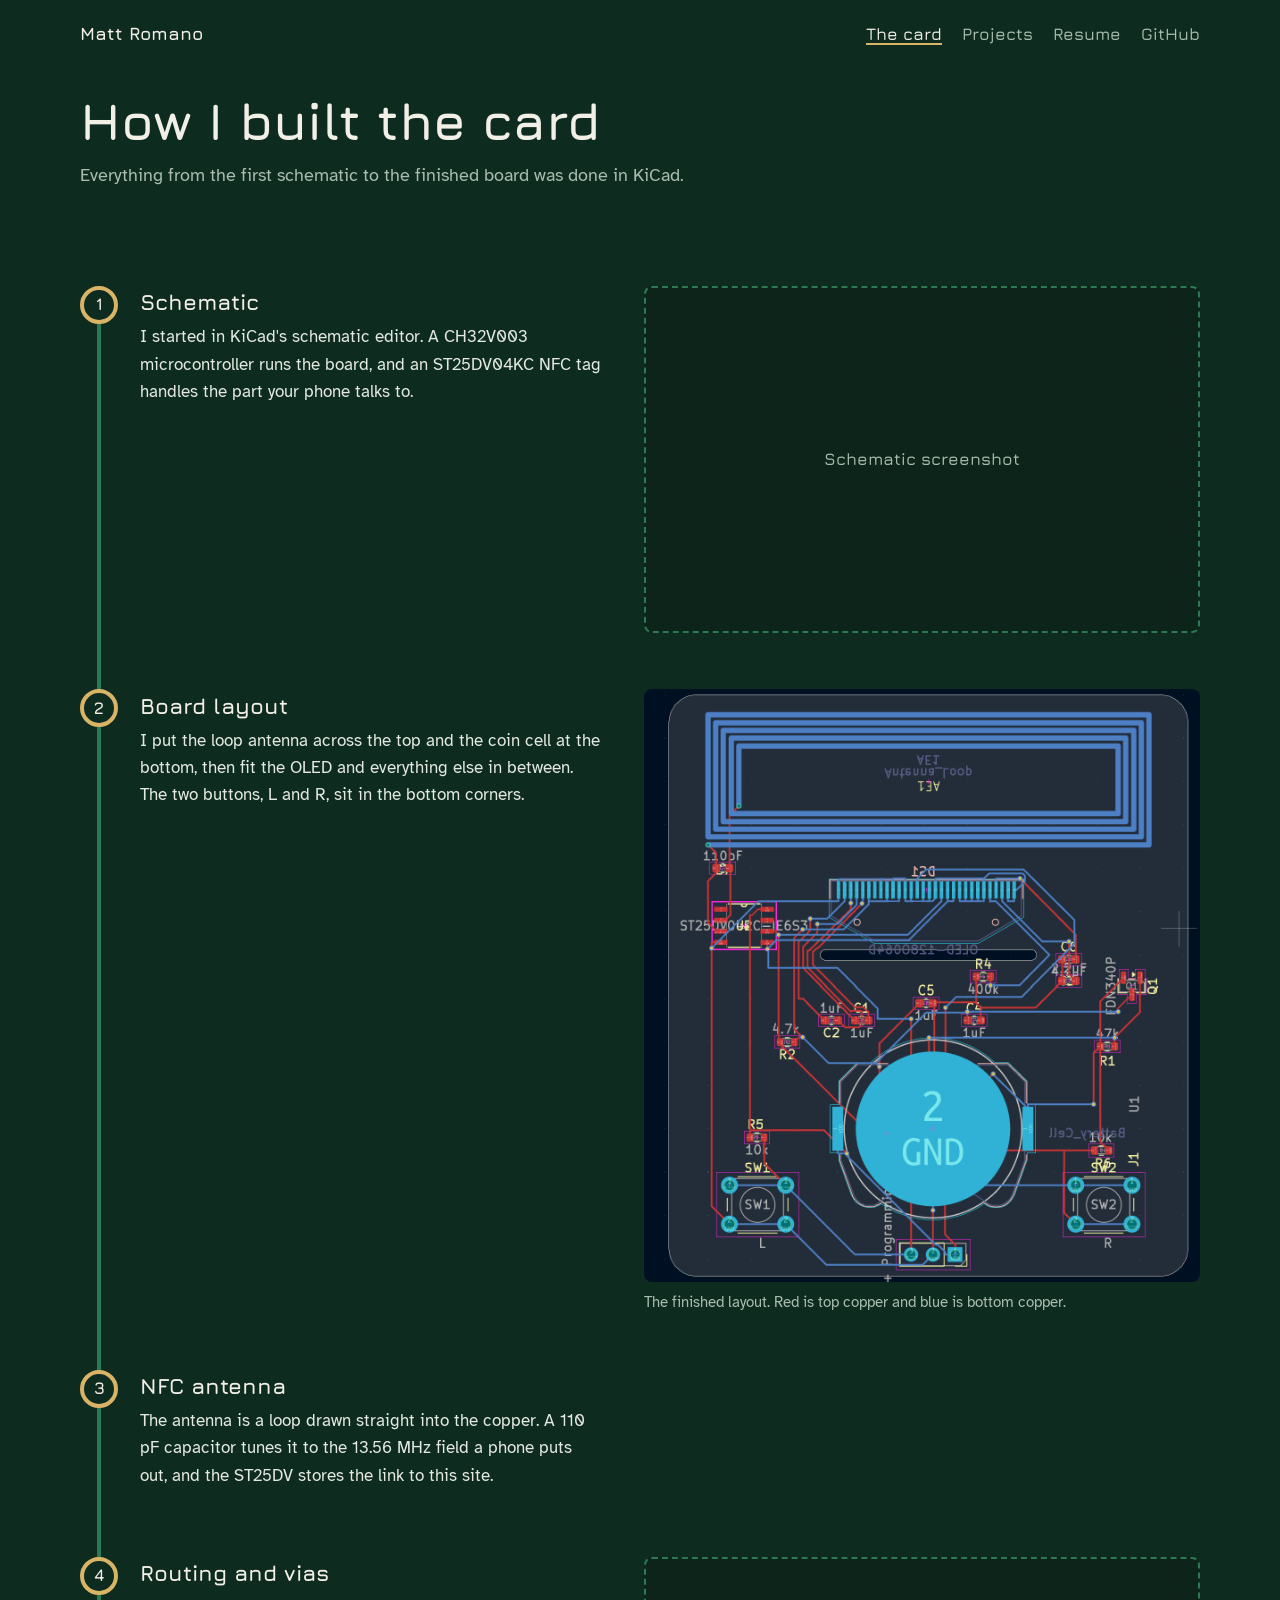
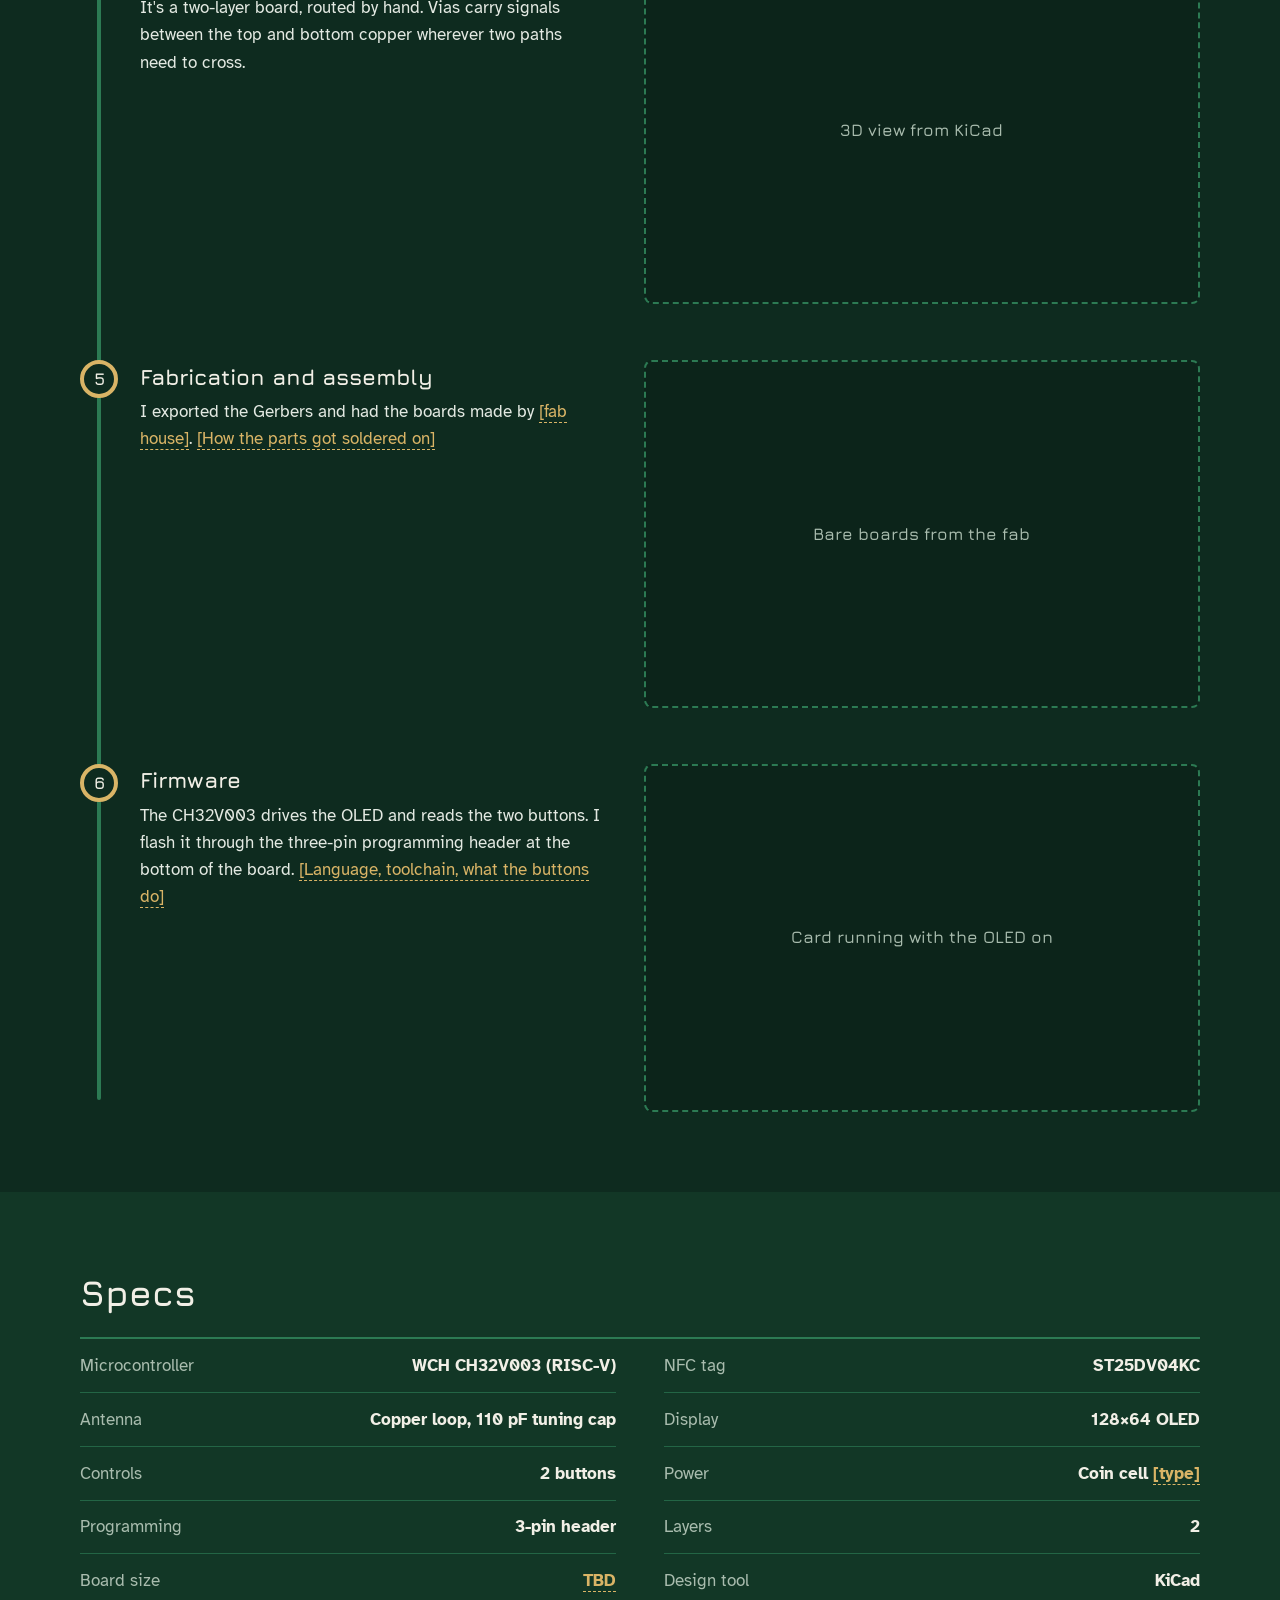
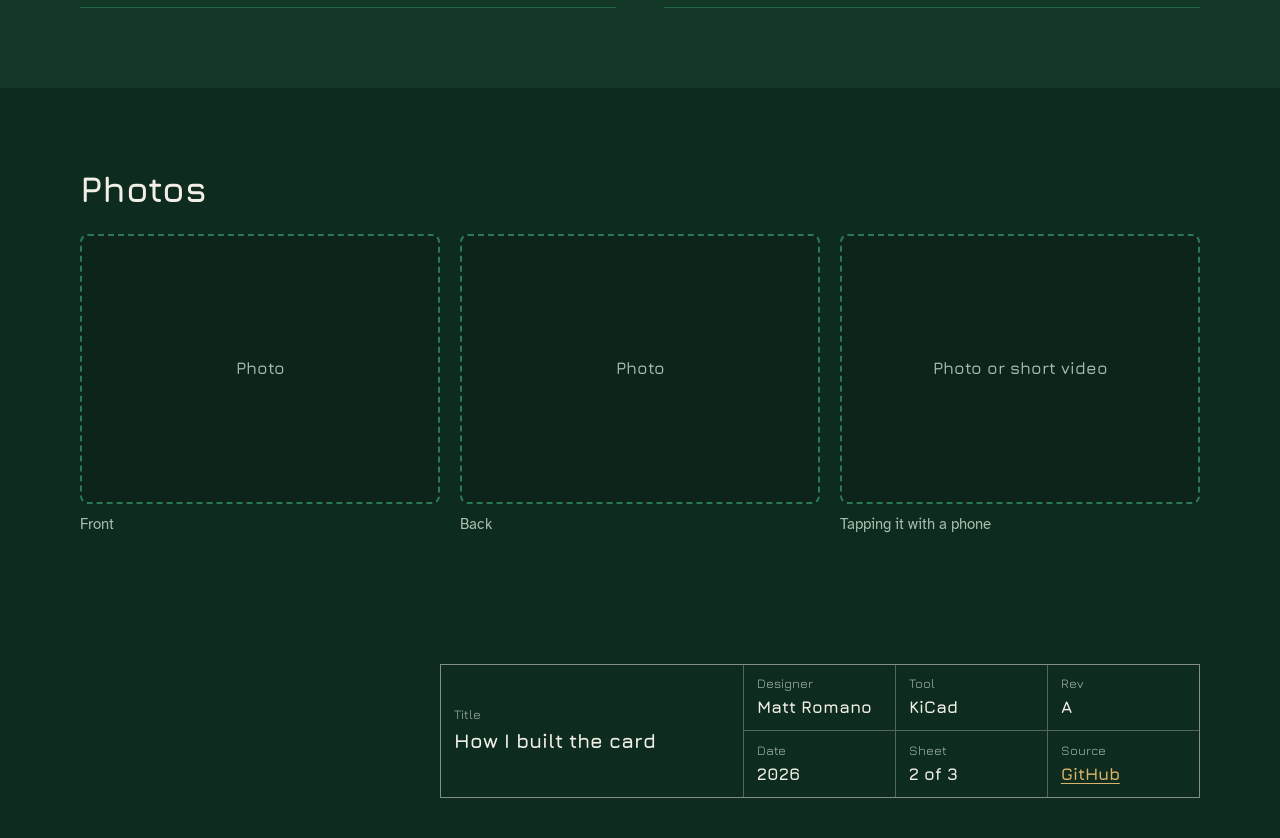
==== build.html @ 40fd9f84 "Added HTML/CSS files for page" ====
<!doctype html>
<html lang="en">
<head>
<meta charset="utf-8">
<meta name="viewport" content="width=device-width, initial-scale=1">
<title>How I Built the Card | Matt Romano</title>
<meta name="description" content="How Matt Romano designed his PCB business card in KiCad, from schematic to NFC antenna to firmware.">
<meta name="theme-color" content="#0E2B1F">
<link rel="icon" href="data:image/svg+xml,%3Csvg xmlns='http://www.w3.org/2000/svg' viewBox='0 0 32 32'%3E%3Crect width='32' height='32' rx='6' fill='%231B5A3B'/%3E%3Ccircle cx='16' cy='16' r='8' fill='none' stroke='%23D9B466' stroke-width='4'/%3E%3C/svg%3E">
<link rel="preconnect" href="https://fonts.googleapis.com">
<link rel="preconnect" href="https://fonts.gstatic.com" crossorigin>
<link href="https://fonts.googleapis.com/css2?family=Atkinson+Hyperlegible:wght@400;700&family=Jura:wght@500;600;700&display=swap" rel="stylesheet">
<link rel="stylesheet" href="style.css">
</head>
<body>

<header class="wrap site-head">
  <a class="brand" href="index.html">Matt Romano</a>
  <nav aria-label="Pages">
    <a href="build.html" aria-current="page">The card</a>
    <a href="projects.html">Projects</a>
    <a href="resume.pdf" target="_blank" rel="noopener">Resume</a>
    <a href="https://github.com/YOUR-USERNAME">GitHub</a>
  </nav>
</header>

<main>
  <div class="wrap page-head">
    <h1>How I built the card</h1>
    <p class="intro">Everything from the first schematic to the finished board was done in KiCad.</p>
  </div>

  <section class="section" aria-label="Build steps">
    <div class="wrap">
      <ol class="steps">
        <li class="step">
          <div>
            <h3>Schematic</h3>
            <p>I started in KiCad's schematic editor. A CH32V003 microcontroller runs the board, and an ST25DV04KC NFC tag handles the part your phone talks to.</p>
            <!-- TODO: a sentence on anything you had to figure out here -->
          </div>
          <figure class="shot">
            <!-- Replace with: <img src="images/schematic.png" alt="KiCad schematic of the card"> -->
            <div class="ph">Schematic screenshot</div>
          </figure>
        </li>

        <li class="step">
          <div>
            <h3>Board layout</h3>
            <p>I put the loop antenna across the top and the coin cell at the bottom, then fit the OLED and everything else in between. The two buttons, L and R, sit in the bottom corners.</p>
          </div>
          <figure class="shot">
            <img src="images/pcb-layout.png" width="1246" height="1326" alt="KiCad PCB layout of the card with the loop antenna at the top, the OLED connector in the middle, the coin cell holder below it, and buttons in the bottom corners">
            <figcaption>The finished layout. Red is top copper and blue is bottom copper.</figcaption>
          </figure>
        </li>

        <li class="step">
          <div>
            <h3>NFC antenna</h3>
            <p>The antenna is a loop drawn straight into the copper. A 110 pF capacitor tunes it to the 13.56 MHz field a phone puts out, and the ST25DV stores the link to this site.</p>
            <!-- TODO: check the tuning description matches what you did, and add how you picked the turn count -->
          </div>
        </li>

        <li class="step">
          <div>
            <h3>Routing and vias</h3>
            <p>It's a two-layer board, routed by hand. Vias carry signals between the top and bottom copper wherever two paths need to cross.</p>
          </div>
          <figure class="shot">
            <div class="ph">3D view from KiCad</div>
          </figure>
        </li>

        <li class="step">
          <div>
            <h3>Fabrication and assembly</h3>
            <p>I exported the Gerbers and had the boards made by <span class="todo">[fab house]</span>. <span class="todo">[How the parts got soldered on]</span></p>
          </div>
          <figure class="shot">
            <div class="ph">Bare boards from the fab</div>
          </figure>
        </li>

        <li class="step">
          <div>
            <h3>Firmware</h3>
            <p>The CH32V003 drives the OLED and reads the two buttons. I flash it through the three-pin programming header at the bottom of the board. <span class="todo">[Language, toolchain, what the buttons do]</span></p>
          </div>
          <figure class="shot">
            <div class="ph">Card running with the OLED on</div>
          </figure>
        </li>
      </ol>
    </div>
  </section>

  <section class="section raised" aria-labelledby="specs-title">
    <div class="wrap">
      <h2 id="specs-title">Specs</h2>
      <dl class="specs">
        <div><dt>Microcontroller</dt><dd>WCH CH32V003 (RISC-V)</dd></div>
        <div><dt>NFC tag</dt><dd>ST25DV04KC</dd></div>
        <div><dt>Antenna</dt><dd>Copper loop, 110 pF tuning cap</dd></div>
        <div><dt>Display</dt><dd>128×64 OLED</dd></div>
        <div><dt>Controls</dt><dd>2 buttons</dd></div>
        <div><dt>Power</dt><dd>Coin cell <span class="todo">[type]</span></dd></div>
        <div><dt>Programming</dt><dd>3-pin header</dd></div>
        <div><dt>Layers</dt><dd>2</dd></div>
        <div><dt>Board size</dt><dd><span class="todo">TBD</span></dd></div>
        <div><dt>Design tool</dt><dd>KiCad</dd></div>
      </dl>
    </div>
  </section>

  <section class="section" aria-labelledby="photos-title">
    <div class="wrap">
      <h2 id="photos-title">Photos</h2>
      <ul class="gallery">
        <!-- Replace each .ph div with: <img src="images/front.jpg" alt="Front of the card"> -->
        <li><figure class="shot"><div class="ph">Photo</div><figcaption>Front</figcaption></figure></li>
        <li><figure class="shot"><div class="ph">Photo</div><figcaption>Back</figcaption></figure></li>
        <li><figure class="shot"><div class="ph">Photo or short video</div><figcaption>Tapping it with a phone</figcaption></figure></li>
      </ul>
    </div>
  </section>
</main>

<footer class="wrap titleblock">
  <dl>
    <div class="tb-title"><dt>Title</dt><dd>How I built the card</dd></div>
    <div><dt>Designer</dt><dd>Matt Romano</dd></div>
    <div><dt>Tool</dt><dd>KiCad</dd></div>
    <div><dt>Rev</dt><dd>A</dd></div>
    <div><dt>Date</dt><dd>2026</dd></div>
    <div><dt>Sheet</dt><dd>2 of 3</dd></div>
    <div><dt>Source</dt><dd><a href="https://github.com/YOUR-USERNAME">GitHub</a></dd></div>
  </dl>
</footer>

</body>
</html>
---- style.css ----
/* ---------- Tokens ----------
   Change --mask to match your board's soldermask color
   (black #16191B, blue #1C3F73, purple #4B2A6B, red #7A1F1F, etc.) */
:root {
  --bg: #0E2B1F;          /* page: dark substrate */
  --bg-raised: #123726;   /* alternate sections */
  --mask: #1B5A3B;        /* soldermask on the card */
  --trace: #2C7A53;       /* copper under mask */
  --line: rgba(44, 122, 83, 0.7);
  --silk: #F1EFE6;        /* silkscreen white, headings */
  --text: #E3E9E2;        /* body text */
  --text-dim: #A9BCAE;    /* secondary text */
  --gold: #D9B466;        /* ENIG pads, links */
  --oled: #04070A;
  --oled-px: #DDF1FF;

  --font-silk: "Jura", system-ui, sans-serif;
  --font-body: "Atkinson Hyperlegible", system-ui, sans-serif;
  --font-px: "Press Start 2P", ui-monospace, monospace;
  color-scheme: dark;
}

*, *::before, *::after { box-sizing: border-box; }
html { scroll-behavior: smooth; }
body {
  margin: 0;
  background: var(--bg);
  color: var(--text);
  font-family: var(--font-body);
  font-size: 1.0625rem;
  line-height: 1.6;
  -webkit-font-smoothing: antialiased;
}
img { display: block; max-width: 100%; height: auto; }
a { color: var(--gold); text-underline-offset: 0.2em; }
a:hover { color: var(--silk); }
:focus-visible { outline: 2px solid var(--gold); outline-offset: 3px; border-radius: 4px; }
h1, h2, h3 { font-family: var(--font-silk); color: var(--silk); text-wrap: balance; }
p { max-width: 62ch; }

.wrap { width: min(1120px, 100% - 2rem); margin-inline: auto; }

/* ---------- Header ---------- */
.site-head {
  display: flex; flex-wrap: wrap; align-items: baseline; justify-content: space-between;
  gap: 0.5rem 1.5rem; padding-block: 1.25rem;
}
.brand {
  font-family: var(--font-silk); font-weight: 700; font-size: 1.125rem;
  color: var(--silk); text-decoration: none;
}
.site-head nav { display: flex; flex-wrap: wrap; gap: 0.25rem 1.25rem; font-family: var(--font-silk); font-weight: 600; }
.site-head nav a { color: var(--text-dim); text-decoration: none; }
.site-head nav a:hover { color: var(--gold); }
.site-head nav a[aria-current="page"] { color: var(--silk); text-decoration: underline; text-decoration-color: var(--gold); text-decoration-thickness: 2px; }

/* ---------- Buttons ---------- */
.btn {
  display: inline-flex; align-items: center; justify-content: center; min-height: 48px;
  padding: 0.6rem 1.15rem; border-radius: 6px;
  font-family: var(--font-silk); font-weight: 700; font-size: 1rem; text-align: center;
  text-decoration: none; color: var(--silk);
}
.btn-pad { background: var(--gold); color: #1D1606; }
.btn-pad:hover { background: #E8C77E; color: #1D1606; }
.btn-line { border: 1.5px solid var(--trace); }
.btn-line:hover { border-color: var(--gold); color: var(--gold); }

/* ---------- Landing hero ---------- */
.hero {
  display: grid; gap: 2rem; padding-block: 1rem 3.5rem;
  grid-template-areas: "text" "card" "actions";
}
.hero-text { grid-area: text; }
.hero-card { grid-area: card; }
.hero .actions { grid-area: actions; }
.hero h1 {
  font-weight: 700; font-size: clamp(2.25rem, 1.4rem + 3.6vw, 3.75rem);
  line-height: 1.05; letter-spacing: -0.01em; margin: 0 0 1.25rem;
}
.lede { font-size: 1.1875rem; margin: 0; max-width: 40ch; }

.actions { display: grid; grid-template-columns: 1fr 1fr; gap: 0.625rem; align-content: start; }
.actions .btn-pad, .actions .btn-pad + .btn { grid-column: 1 / -1; }

/* ---------- The card drawing ---------- */
.board { width: 100%; max-width: 420px; margin-inline: auto; }
.face {
  position: relative; aspect-ratio: 600 / 670;
  container-type: inline-size;
  border-radius: 5% / 4.478%;
  box-shadow: 0 24px 44px -14px rgba(0, 0, 0, 0.6), 0 2px 0 rgba(0, 0, 0, 0.35);
}
.pcb-svg { display: block; width: 100%; height: 100%; }

.pcb { fill: var(--mask); }
.coil, .trace { fill: none; stroke: var(--trace); stroke-linecap: round; stroke-linejoin: round; }
.coil { stroke-width: 4; }
.trace { stroke-width: 3.5; }
.pad { fill: var(--gold); }
.hole { fill: #0B1A12; }
.ic { fill: #191C1E; }
.pin1 { fill: #3B4146; }
.cap { fill: #B79A6A; }
.res { fill: #1A1D1F; }
.sw-body { fill: #C5CACD; }
.sw-cap { fill: #25292C; }
.holder { fill: #8E959A; }
.cell { fill: #C3C9CD; }
.cell-top { fill: #CDD3D7; }
.cell-mark { fill: #5B6267; font-family: var(--font-silk); font-weight: 700; font-size: 40px; }
.oled-glass { fill: #0A0F13; stroke: #2B3640; stroke-width: 2; }
.oled-active { fill: var(--oled); }
.silk { fill: var(--silk); font-family: var(--font-silk); font-weight: 600; font-size: 15px; }
.silk.lg { font-size: 20px; font-weight: 700; }
.silk.faint { fill-opacity: 0.55; }
.silk-line { fill: none; stroke: var(--silk); stroke-width: 2; }

/* OLED text, laid over the active area of the drawing */
.oled {
  position: absolute;
  left: 32%; top: 30.746%; width: 36%; height: 16.119%;
  padding: 1.5cqw 1.7cqw;
  font-family: var(--font-px); color: var(--oled-px);
  text-shadow: 0 0 0.45em rgba(150, 210, 255, 0.55);
  line-height: 1.7;
}
.ol {
  display: block; overflow: hidden; white-space: nowrap;
  width: calc(var(--n) * 1ch);
  animation: type calc(var(--n) * 75ms) steps(var(--n)) var(--d, 0s) both;
}
.ol-big { font-size: 2.75cqw; margin-bottom: 0.8cqw; }
.ol-small { font-size: 1.9cqw; }
.cursor {
  display: inline-block; width: 1ch; height: 1em; vertical-align: -0.1em;
  background: var(--oled-px); animation: blink 1s steps(1) 2.4s infinite;
}
@keyframes type { from { width: 0; } }
@keyframes blink { 50% { opacity: 0; } }

/* ---------- Inner pages ---------- */
.page-head { padding-block: 1.5rem 1rem; }
.page-head h1 { font-weight: 700; font-size: clamp(2rem, 1.3rem + 3vw, 3.25rem); line-height: 1.08; margin: 0 0 0.75rem; }
.page-head .intro { margin: 0; color: var(--text-dim); font-size: 1.125rem; }
.page-head .btn { margin-top: 1.5rem; }

.section { padding-block: clamp(3rem, 2rem + 4vw, 5rem); }
.section.raised { background: var(--bg-raised); }
.section h2 { font-weight: 700; font-size: clamp(1.625rem, 1.2rem + 1.5vw, 2.25rem); line-height: 1.15; margin: 0 0 0.75rem; }

/* Build steps: a trace running down with a via at each step */
.steps { list-style: none; margin: 0; padding: 0; position: relative; counter-reset: step; }
.steps::before {
  content: ""; position: absolute; left: 17px; top: 0.75rem; bottom: 0.75rem;
  width: 4px; border-radius: 2px; background: var(--trace);
}
.step { position: relative; padding-left: 3.75rem; display: grid; gap: 1.25rem; margin-bottom: 3.5rem; counter-increment: step; }
.step:last-child { margin-bottom: 0; }
.step::before {
  content: counter(step);
  position: absolute; left: 0; top: 0; width: 38px; height: 38px;
  display: grid; place-items: center;
  border: 4px solid var(--gold); border-radius: 50%; background: var(--bg);
  font-family: var(--font-silk); font-weight: 700; color: var(--silk);
}
.step h3 { font-weight: 700; font-size: 1.375rem; line-height: 1.2; margin: 0.2rem 0 0.5rem; }
.step p { margin: 0 0 0.75rem; }

.shot { margin: 0; }
.shot img { width: 100%; border-radius: 8px; }
.shot figcaption { margin-top: 0.5rem; color: var(--text-dim); font-size: 0.9375rem; }
.ph {
  aspect-ratio: 16 / 10; display: grid; place-items: center; padding: 1rem; text-align: center;
  border: 2px dashed var(--trace); border-radius: 8px; background: rgba(0, 0, 0, 0.14);
  color: var(--text-dim); font-family: var(--font-silk); font-weight: 600;
}
.todo { color: var(--gold); border-bottom: 1px dashed currentColor; }

/* Specs */
.specs { margin: 1.5rem 0 0; display: grid; border-top: 2px solid var(--trace); }
.specs div { display: flex; justify-content: space-between; gap: 1rem; padding: 0.8rem 0; border-bottom: 1px solid var(--line); }
.specs dt { color: var(--text-dim); }
.specs dd { margin: 0; color: var(--silk); font-weight: 700; text-align: right; }

/* Photos */
.gallery { list-style: none; margin: 1.5rem 0 0; padding: 0; display: grid; gap: 1.25rem; }
.gallery .ph { aspect-ratio: 4 / 3; }

/* Projects */
.projects { list-style: none; margin: 2rem 0 0; padding: 0; border-bottom: 1px solid var(--line); }
.project { display: grid; gap: 0.5rem 3rem; padding-block: 1.75rem; border-top: 1px solid var(--line); }
.project h2 { font-weight: 700; font-size: 1.5rem; line-height: 1.2; margin: 0; }
.project .meta { margin: 0.35rem 0 0; font-family: var(--font-silk); font-weight: 600; color: var(--gold); font-size: 0.9375rem; }
.project p { margin: 0 0 0.75rem; }
.project .more { font-family: var(--font-silk); font-weight: 700; }

/* Footer as a KiCad title block */
.titleblock { padding-block: 3rem 2.5rem; }
.titleblock dl {
  margin: 0; display: grid; grid-template-columns: repeat(2, minmax(0, 1fr));
  gap: 1px; background: rgba(241, 239, 230, 0.3); border: 1px solid rgba(241, 239, 230, 0.3);
}
.titleblock dl > div { background: var(--bg); padding: 0.55rem 0.8rem; }
.titleblock .tb-title { grid-column: 1 / -1; }
.titleblock dt { font-family: var(--font-silk); font-size: 0.8125rem; color: var(--text-dim); }
.titleblock dd { margin: 0; font-family: var(--font-silk); font-weight: 700; color: var(--silk); }
.titleblock .tb-title dd { font-size: 1.25rem; }

/* ---------- Wider screens ---------- */
@media (min-width: 700px) {
  .actions { grid-template-columns: repeat(3, max-content); justify-content: start; }
  .actions .btn-pad + .btn { grid-column: auto; }
  .specs { grid-template-columns: 1fr 1fr; column-gap: 3rem; }
  .gallery { grid-template-columns: repeat(3, 1fr); }
  .project { grid-template-columns: minmax(0, 1fr) minmax(0, 1.7fr); }
  .titleblock dl { grid-template-columns: 2fr repeat(3, minmax(0, 1fr)); max-width: 760px; margin-left: auto; }
  .titleblock .tb-title { grid-column: auto; grid-row: span 2; display: flex; flex-direction: column; justify-content: center; }
}
@media (min-width: 900px) {
  .hero {
    grid-template-columns: minmax(0, 1.15fr) minmax(0, 1fr);
    grid-template-areas: "text card" "actions card";
    column-gap: 4rem; row-gap: 2.25rem; padding-block: 2.5rem 5rem;
  }
  .hero-text { align-self: end; }
  .board { transform: rotate(-2deg); }
  .step { grid-template-columns: minmax(0, 5fr) minmax(0, 6fr); gap: 2.5rem; align-items: start; }
}

@media (prefers-reduced-motion: reduce) {
  html { scroll-behavior: auto; }
  .ol, .cursor { animation: none; }
}
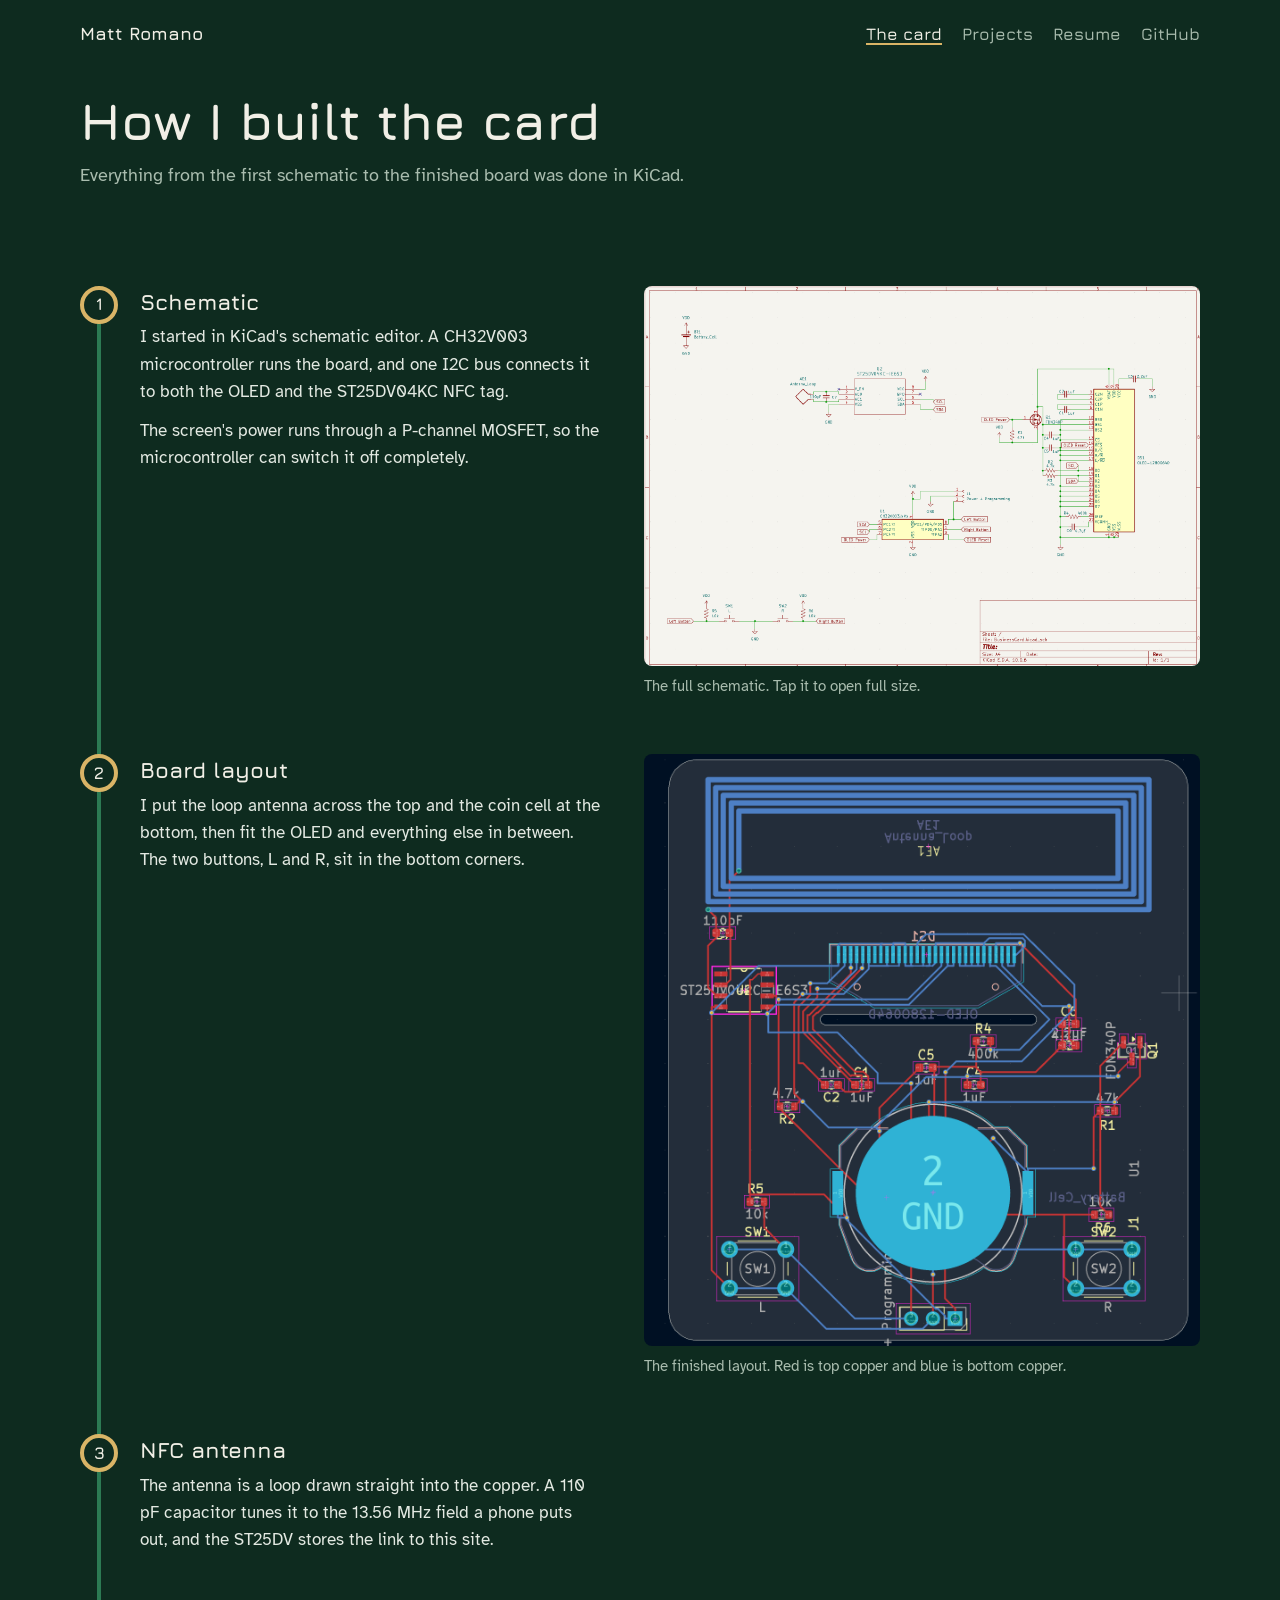
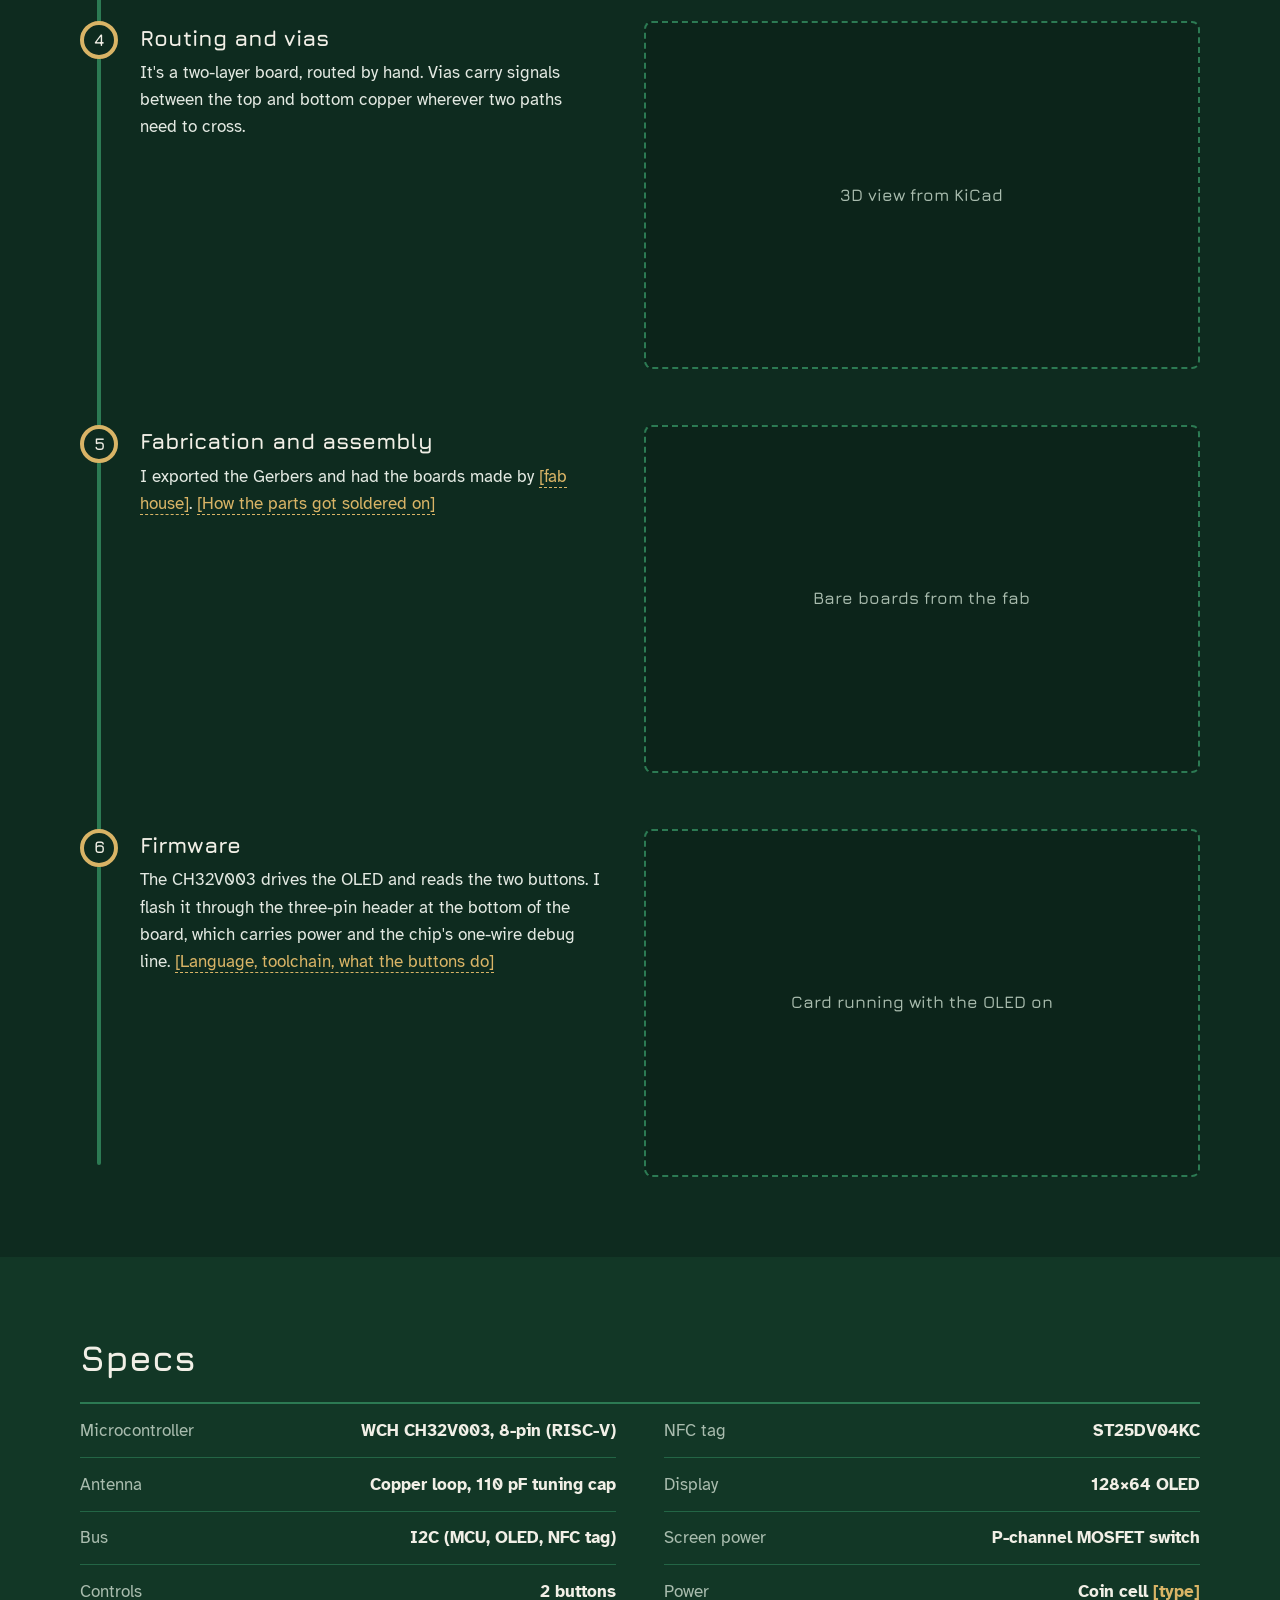
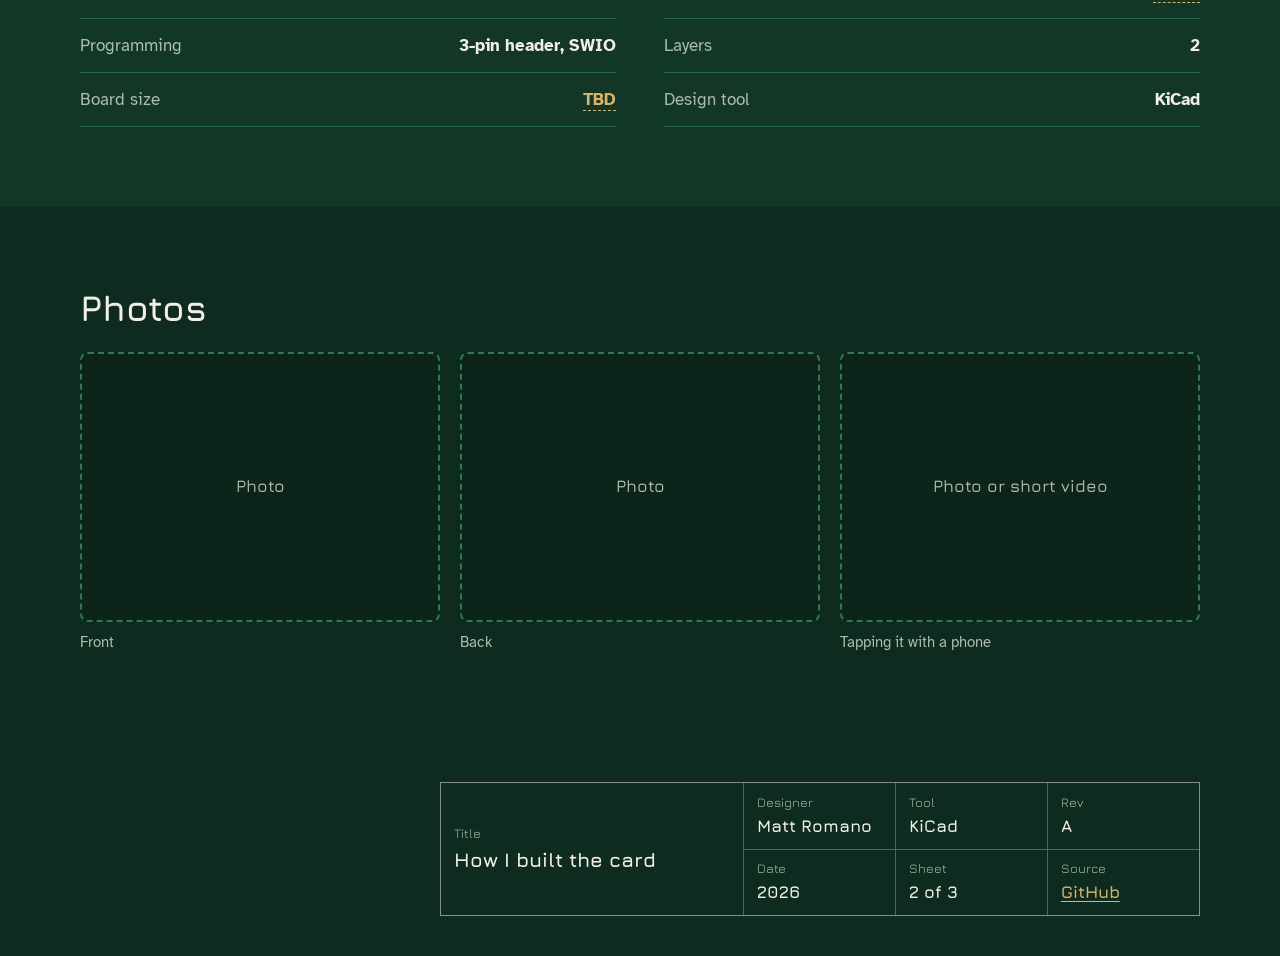
==== commit a1320357: "Updated html files for projects page. Resume also viewable" ====
--- a/build.html
+++ b/build.html
@@ -19,8 +19,8 @@
   <nav aria-label="Pages">
     <a href="build.html" aria-current="page">The card</a>
     <a href="projects.html">Projects</a>
-    <a href="resume.pdf" target="_blank" rel="noopener">Resume</a>
-    <a href="https://github.com/YOUR-USERNAME">GitHub</a>
+    <a href="Matt_Romano_Resume.pdf" target="_blank" rel="noopener">Resume</a>
+    <a href="https://github.com/MatthewDRomano">GitHub</a>
   </nav>
 </header>
 
@@ -36,12 +36,12 @@
         <li class="step">
           <div>
             <h3>Schematic</h3>
-            <p>I started in KiCad's schematic editor. A CH32V003 microcontroller runs the board, and an ST25DV04KC NFC tag handles the part your phone talks to.</p>
-            <!-- TODO: a sentence on anything you had to figure out here -->
+            <p>I started in KiCad's schematic editor. A CH32V003 microcontroller runs the board, and one I2C bus connects it to both the OLED and the ST25DV04KC NFC tag.</p>
+            <p>The screen's power runs through a P-channel MOSFET, so the microcontroller can switch it off completely.</p>
           </div>
           <figure class="shot">
-            <!-- Replace with: <img src="images/schematic.png" alt="KiCad schematic of the card"> -->
-            <div class="ph">Schematic screenshot</div>
+            <a href="images/schematic.png"><img src="images/schematic.png" width="1802" height="1232" alt="KiCad schematic of the card showing the NFC tag and loop antenna, the CH32V003 microcontroller, the OLED with its power switch, the coin cell and the two buttons"></a>
+            <figcaption>The full schematic. Tap it to open full size.</figcaption>
           </figure>
         </li>
 
@@ -51,7 +51,7 @@
             <p>I put the loop antenna across the top and the coin cell at the bottom, then fit the OLED and everything else in between. The two buttons, L and R, sit in the bottom corners.</p>
           </div>
           <figure class="shot">
-            <img src="images/pcb-layout.png" width="1246" height="1326" alt="KiCad PCB layout of the card with the loop antenna at the top, the OLED connector in the middle, the coin cell holder below it, and buttons in the bottom corners">
+            <a href="images/pcb-layout.png"><img src="images/pcb-layout.png" width="1246" height="1326" alt="KiCad PCB layout of the card with the loop antenna at the top, the OLED connector in the middle, the coin cell holder below it, and buttons in the bottom corners"></a>
             <figcaption>The finished layout. Red is top copper and blue is bottom copper.</figcaption>
           </figure>
         </li>
@@ -87,7 +87,7 @@
         <li class="step">
           <div>
             <h3>Firmware</h3>
-            <p>The CH32V003 drives the OLED and reads the two buttons. I flash it through the three-pin programming header at the bottom of the board. <span class="todo">[Language, toolchain, what the buttons do]</span></p>
+            <p>The CH32V003 drives the OLED and reads the two buttons. I flash it through the three-pin header at the bottom of the board, which carries power and the chip's one-wire debug line. <span class="todo">[Language, toolchain, what the buttons do]</span></p>
           </div>
           <figure class="shot">
             <div class="ph">Card running with the OLED on</div>
@@ -101,13 +101,15 @@
     <div class="wrap">
       <h2 id="specs-title">Specs</h2>
       <dl class="specs">
-        <div><dt>Microcontroller</dt><dd>WCH CH32V003 (RISC-V)</dd></div>
+        <div><dt>Microcontroller</dt><dd>WCH CH32V003, 8-pin (RISC-V)</dd></div>
         <div><dt>NFC tag</dt><dd>ST25DV04KC</dd></div>
         <div><dt>Antenna</dt><dd>Copper loop, 110 pF tuning cap</dd></div>
         <div><dt>Display</dt><dd>128×64 OLED</dd></div>
+        <div><dt>Bus</dt><dd>I2C (MCU, OLED, NFC tag)</dd></div>
+        <div><dt>Screen power</dt><dd>P-channel MOSFET switch</dd></div>
         <div><dt>Controls</dt><dd>2 buttons</dd></div>
         <div><dt>Power</dt><dd>Coin cell <span class="todo">[type]</span></dd></div>
-        <div><dt>Programming</dt><dd>3-pin header</dd></div>
+        <div><dt>Programming</dt><dd>3-pin header, SWIO</dd></div>
         <div><dt>Layers</dt><dd>2</dd></div>
         <div><dt>Board size</dt><dd><span class="todo">TBD</span></dd></div>
         <div><dt>Design tool</dt><dd>KiCad</dd></div>
@@ -136,7 +138,7 @@
     <div><dt>Rev</dt><dd>A</dd></div>
     <div><dt>Date</dt><dd>2026</dd></div>
     <div><dt>Sheet</dt><dd>2 of 3</dd></div>
-    <div><dt>Source</dt><dd><a href="https://github.com/YOUR-USERNAME">GitHub</a></dd></div>
+    <div><dt>Source</dt><dd><a href="https://github.com/MatthewDRomano">GitHub</a></dd></div>
   </dl>
 </footer>
 
